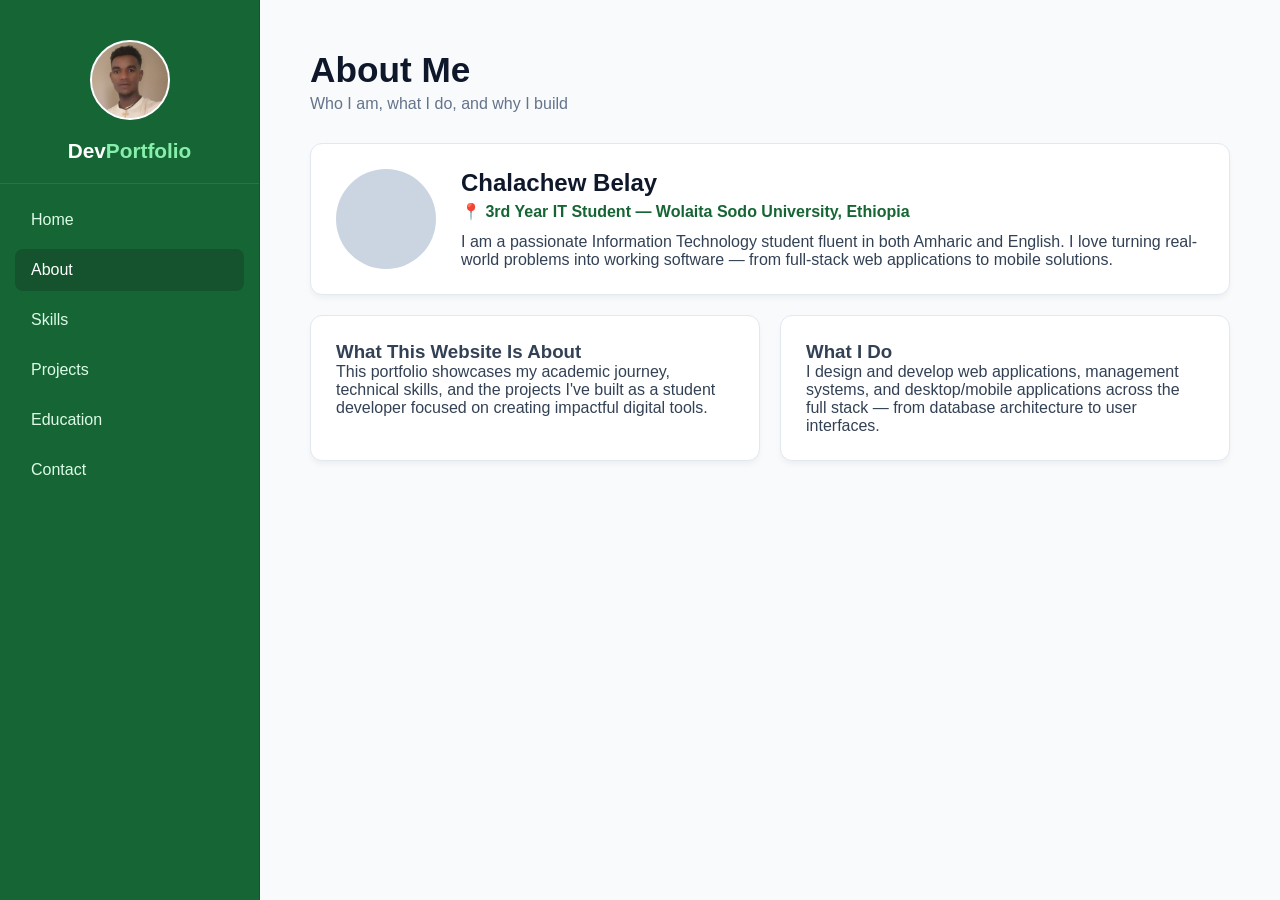
==== about.html @ 2f9a27f0 "Update about.html" ====
<!DOCTYPE html>
<html lang="en">
<head>
    <meta charset="UTF-8">
    <meta name="viewport" content="width=device-width, initial-scale=1.0">
    <title>About Me | Chalachew Belay</title>
    <link rel="stylesheet" href="style.css">
</head>
<body>
    <aside class="sidebar">
        <div class="profile-section">
            <!-- የፕሮፋይል ፎቶው እንዳይጠፋ የተደረገበት ትክክለኛው ክፍል -->
            <img src="profile.jpg" alt="Profile" onerror="this.src='https://via.placeholder.com/80'">
            <h2>Dev<span>Portfolio</span></h2>
        </div>
        <nav class="nav-links">
            <a href="index.html">Home</a>
            <a href="about.html" class="active">About</a>
            <a href="skills.html">Skills</a>
            <a href="projects.html">Projects</a>
            <a href="education.html">Education</a>
            <a href="contact.html">Contact</a>
        </nav>
    </aside>

    <main class="main-content">
        <section class="page-header">
            <h2>About Me</h2>
            <p>Who I am, what I do, and why I build</p>
        </section>

        <div class="card main-bio-card">
            <div class="bio-avatar"></div>
            <div class="bio-info">
                <h3>Chalachew Belay</h3>
                <p class="subtitle">📍 3rd Year IT Student — Wolaita Sodo University, Ethiopia</p>
                <p>I am a passionate Information Technology student fluent in both Amharic and English. I love turning real-world problems into working software — from full-stack web applications to mobile solutions.</p>
            </div>
        </div>

        <div class="grid-2">
            <div class="card">
                <h3>What This Website Is About</h3>
                <p>This portfolio showcases my academic journey, technical skills, and the projects I've built as a student developer focused on creating impactful digital tools.</p>
            </div>
            <div class="card">
                <h3>What I Do</h3>
                <p>I design and develop web applications, management systems, and desktop/mobile applications across the full stack — from database architecture to user interfaces.</p>
            </div>
        </div>
    </main>
</body>
</html>
---- style.css ----
* {
    margin: 0;
    padding: 0;
    box-sizing: border-box;
    font-family: 'Segoe UI', Tahoma, Geneva, Verdana, sans-serif;
}

body {
    background-color: #f8fafc;
    color: #1e293b;
    display: flex;
    min-height: 100vh;
}

/* Sidebar Navigation (Green Theme) */
.sidebar {
    width: 260px;
    background-color: #166534; /* Dark Green */
    border-right: 1px solid #14532d;
    position: fixed;
    height: 100vh;
    display: flex;
    flex-direction: column;
    justify-content: flex-start;
    padding-top: 20px;
}

.profile-section {
    padding: 20px;
    text-align: center;
    border-bottom: 1px solid #15803d;
    margin-bottom: 15px;
}

.profile-section img, .profile-img-placeholder {
    width: 80px;
    height: 80px;
    border-radius: 50%;
    object-fit: cover;
    margin: 0 auto 15px auto;
    border: 2px solid #ffffff;
    background-color: #cbd5e1;
}

.profile-section h2 {
    font-size: 1.3rem;
    font-weight: bold;
    color: #ffffff;
}

.profile-section h2 span {
    color: #86efac;
}

.nav-links {
    list-style: none;
    padding: 0 15px;
    display: flex;
    flex-direction: column;
    gap: 8px;
}

.nav-links a {
    color: #dcfce7;
    text-decoration: none;
    padding: 12px 16px;
    border-radius: 8px;
    display: block;
    transition: all 0.3s ease;
    font-weight: 500;
}

.nav-links a:hover, .nav-links a.active {
    background-color: #14532d;
    color: #ffffff;
}

/* Main Content Area */
.main-content {
    margin-left: 260px;
    flex: 1;
    padding: 50px;
    overflow-y: auto;
}

.page-header {
    margin-bottom: 30px;
}

.page-header h2 {
    font-size: 2.2rem;
    color: #0f172a;
    margin-bottom: 5px;
}

.page-header p {
    color: #64748b;
}

/* Cards & Grids */
.card {
    background: #ffffff;
    border: 1px solid #e2e8f0;
    border-radius: 12px;
    padding: 25px;
    margin-bottom: 20px;
    color: #334155;
    box-shadow: 0 4px 6px -1px rgba(0, 0, 0, 0.05);
}

.skills-grid, .projects-grid, .grid-2 {
    display: grid;
    grid-template-columns: repeat(auto-fit, minmax(280px, 1fr));
    gap: 20px;
}

.badge-list {
    display: flex;
    flex-wrap: wrap;
    gap: 8px;
    margin-top: 15px;
}

.badge {
    background: #f1f5f9;
    color: #166534;
    padding: 6px 12px;
    border-radius: 6px;
    font-size: 0.85rem;
    font-weight: 600;
    border: 1px solid #e2e8f0;
}

/* Main Bio Card (About Page) */
.main-bio-card {
    display: flex;
    gap: 25px;
    align-items: center;
}

.bio-avatar {
    width: 100px;
    height: 100px;
    border-radius: 50%;
    background-color: #cbd5e1;
    flex-shrink: 0;
}

.bio-info h3 {
    font-size: 1.5rem;
    color: #0f172a;
    margin-bottom: 5px;
}

.bio-info .subtitle {
    color: #166534;
    font-weight: 600;
    margin-bottom: 12px;
}

/* Contact Form */
.contact-form input, .contact-form textarea {
    width: 100%;
    padding: 12px;
    margin-bottom: 15px;
    border: 1px solid #cbd5e1;
    border-radius: 8px;
    outline: none;
    font-size: 0.95rem;
}

.contact-form input:focus, .contact-form textarea:focus {
    border-color: #166534;
}

.btn.primary {
    background-color: #166534;
    color: white;
    padding: 12px 24px;
    border: none;
    border-radius: 8px;
    font-weight: 600;
    cursor: pointer;
    transition: background 0.3s;
}

.btn.primary:hover {
    background-color: #14532d;
}

.contact-list {
    list-style: none;
    display: flex;
    flex-direction: column;
    gap: 12px;
    color: #475569;
}
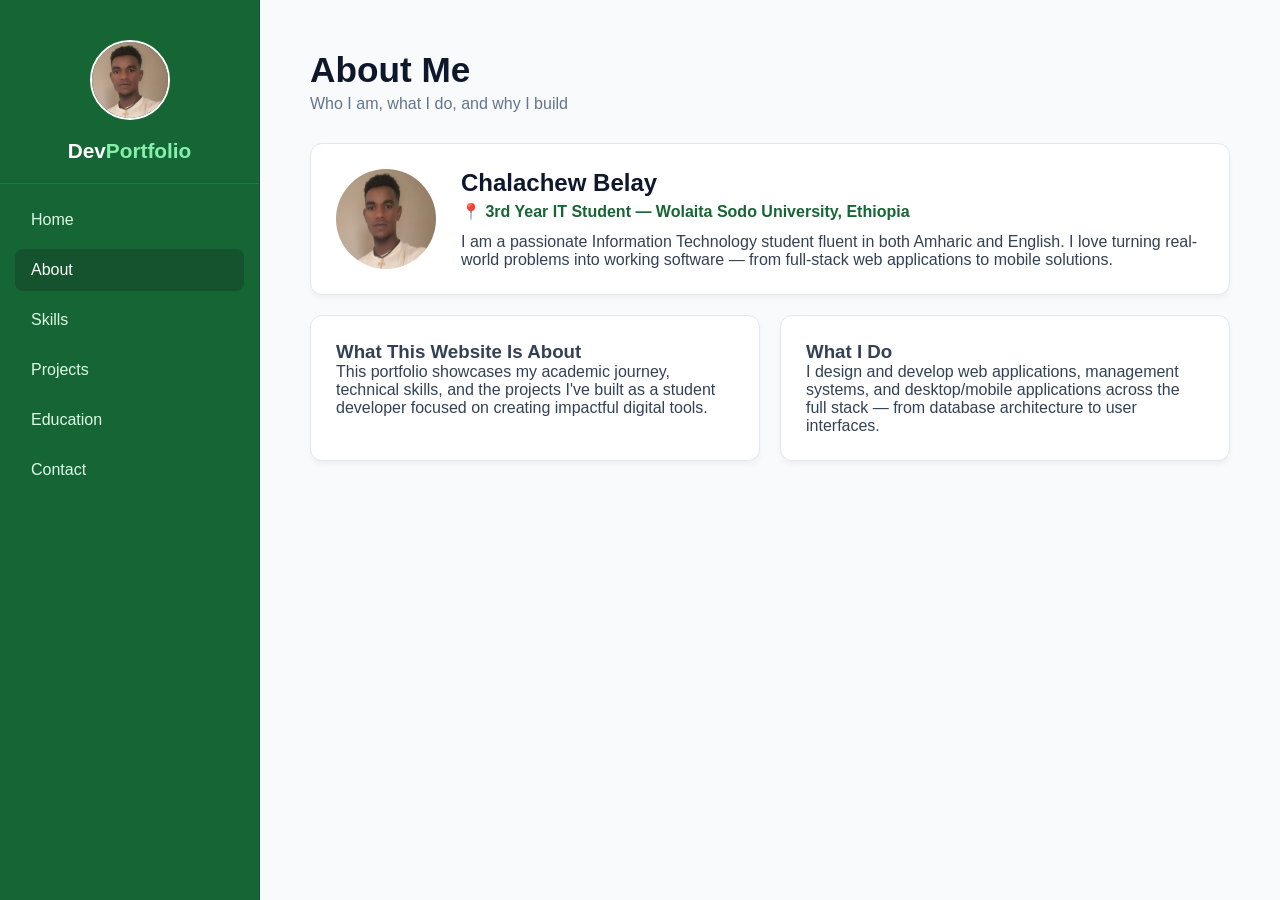
==== commit 23d66e97: "Update about.html" ====
--- a/about.html
+++ b/about.html
@@ -9,7 +9,7 @@
 <body>
     <aside class="sidebar">
         <div class="profile-section">
-            <!-- የፕሮፋይል ፎቶው እንዳይጠፋ የተደረገበት ትክክለኛው ክፍል -->
+            <!-- የጎንዮሽ ማውጫ (Sidebar) ፕሮፋይል ፎቶ -->
             <img src="profile.jpg" alt="Profile" onerror="this.src='https://via.placeholder.com/80'">
             <h2>Dev<span>Portfolio</span></h2>
         </div>
@@ -30,7 +30,8 @@
         </section>
 
         <div class="card main-bio-card">
-            <div class="bio-avatar"></div>
+            <!-- በመሃል ላይ የሚታየው ትክክለኛው የፕሮፋይል ፎቶ -->
+            <img src="profile.jpg" alt="Profile" class="bio-avatar" onerror="this.src='https://via.placeholder.com/100'">
             <div class="bio-info">
                 <h3>Chalachew Belay</h3>
                 <p class="subtitle">📍 3rd Year IT Student — Wolaita Sodo University, Ethiopia</p>
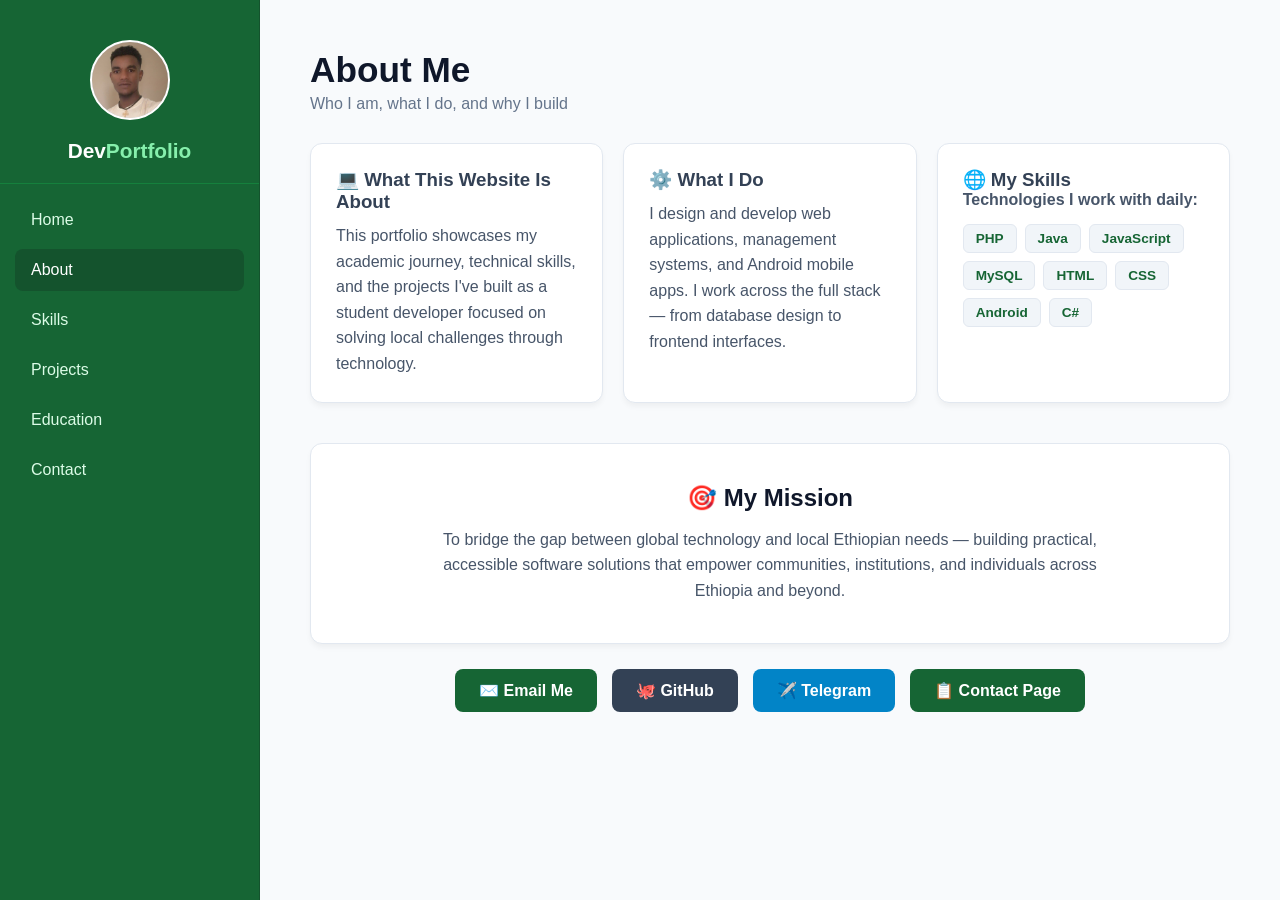
==== commit 4338534e: "Refactor about.html to enhance content and clarity Removed commented sections and updated content in" ====
--- a/about.html
+++ b/about.html
@@ -9,7 +9,6 @@
 <body>
     <aside class="sidebar">
         <div class="profile-section">
-            <!-- የጎንዮሽ ማውጫ (Sidebar) ፕሮፋይል ፎቶ -->
             <img src="profile.jpg" alt="Profile" onerror="this.src='https://via.placeholder.com/80'">
             <h2>Dev<span>Portfolio</span></h2>
         </div>
@@ -29,25 +28,50 @@
             <p>Who I am, what I do, and why I build</p>
         </section>
 
-        <div class="card main-bio-card">
-            <!-- በመሃል ላይ የሚታየው ትክክለኛው የፕሮፋይል ፎቶ -->
-            <img src="profile.jpg" alt="Profile" class="bio-avatar" onerror="this.src='https://via.placeholder.com/100'">
-            <div class="bio-info">
-                <h3>Chalachew Belay</h3>
-                <p class="subtitle">📍 3rd Year IT Student — Wolaita Sodo University, Ethiopia</p>
-                <p>I am a passionate Information Technology student fluent in both Amharic and English. I love turning real-world problems into working software — from full-stack web applications to mobile solutions.</p>
+        <!-- 3 Grid Cards Top Row -->
+        <div class="skills-grid">
+            <div class="card">
+                <h3>💻 What This Website Is About</h3>
+                <p style="margin-top: 10px; color: #475569; line-height: 1.6;">
+                    This portfolio showcases my academic journey, technical skills, and the projects I've built as a student developer focused on solving local challenges through technology.
+                </p>
+            </div>
+            <div class="card">
+                <h3>⚙️ What I Do</h3>
+                <p style="margin-top: 10px; color: #475569; line-height: 1.6;">
+                    I design and develop web applications, management systems, and Android mobile apps. I work across the full stack — from database design to frontend interfaces.
+                </p>
+            </div>
+            <div class="card">
+                <h3>🌐 My Skills</h3>
+                <p style="margin-bottom: 10px; color: #475569; font-weight: 600;">Technologies I work with daily:</p>
+                <div class="badge-list">
+                    <span class="badge">PHP</span>
+                    <span class="badge">Java</span>
+                    <span class="badge">JavaScript</span>
+                    <span class="badge">MySQL</span>
+                    <span class="badge">HTML</span>
+                    <span class="badge">CSS</span>
+                    <span class="badge">Android</span>
+                    <span class="badge">C#</span>
+                </div>
             </div>
         </div>
 
-        <div class="grid-2">
-            <div class="card">
-                <h3>What This Website Is About</h3>
-                <p>This portfolio showcases my academic journey, technical skills, and the projects I've built as a student developer focused on creating impactful digital tools.</p>
-            </div>
-            <div class="card">
-                <h3>What I Do</h3>
-                <p>I design and develop web applications, management systems, and desktop/mobile applications across the full stack — from database architecture to user interfaces.</p>
-            </div>
+        <!-- My Mission Card Bottom Row -->
+        <div class="card" style="margin-top: 20px; text-align: center; padding: 40px 20px;">
+            <h3 style="font-size: 1.5rem; margin-bottom: 15px; color: #0f172a;">🎯 My Mission</h3>
+            <p style="max-width: 700px; margin: 0 auto; color: #475569; line-height: 1.6;">
+                To bridge the gap between global technology and local Ethiopian needs — building practical, accessible software solutions that empower communities, institutions, and individuals across Ethiopia and beyond.
+            </p>
+        </div>
+
+        <!-- Social / Action Buttons Row -->
+        <div style="display: flex; justify-content: center; gap: 15px; margin-top: 25px; flex-wrap: wrap;">
+            <a href="contact.html" class="btn primary" style="text-decoration: none;">✉️ Email Me</a>
+            <a href="https://github.com/chacha-it-deve-2018" target="_blank" class="btn primary" style="text-decoration: none; background-color: #334155;">🐙 GitHub</a>
+            <a href="contact.html" class="btn primary" style="text-decoration: none; background-color: #0284c7;">✈️ Telegram</a>
+            <a href="contact.html" class="btn primary" style="text-decoration: none; background-color: #166534;">📋 Contact Page</a>
         </div>
     </main>
 </body>
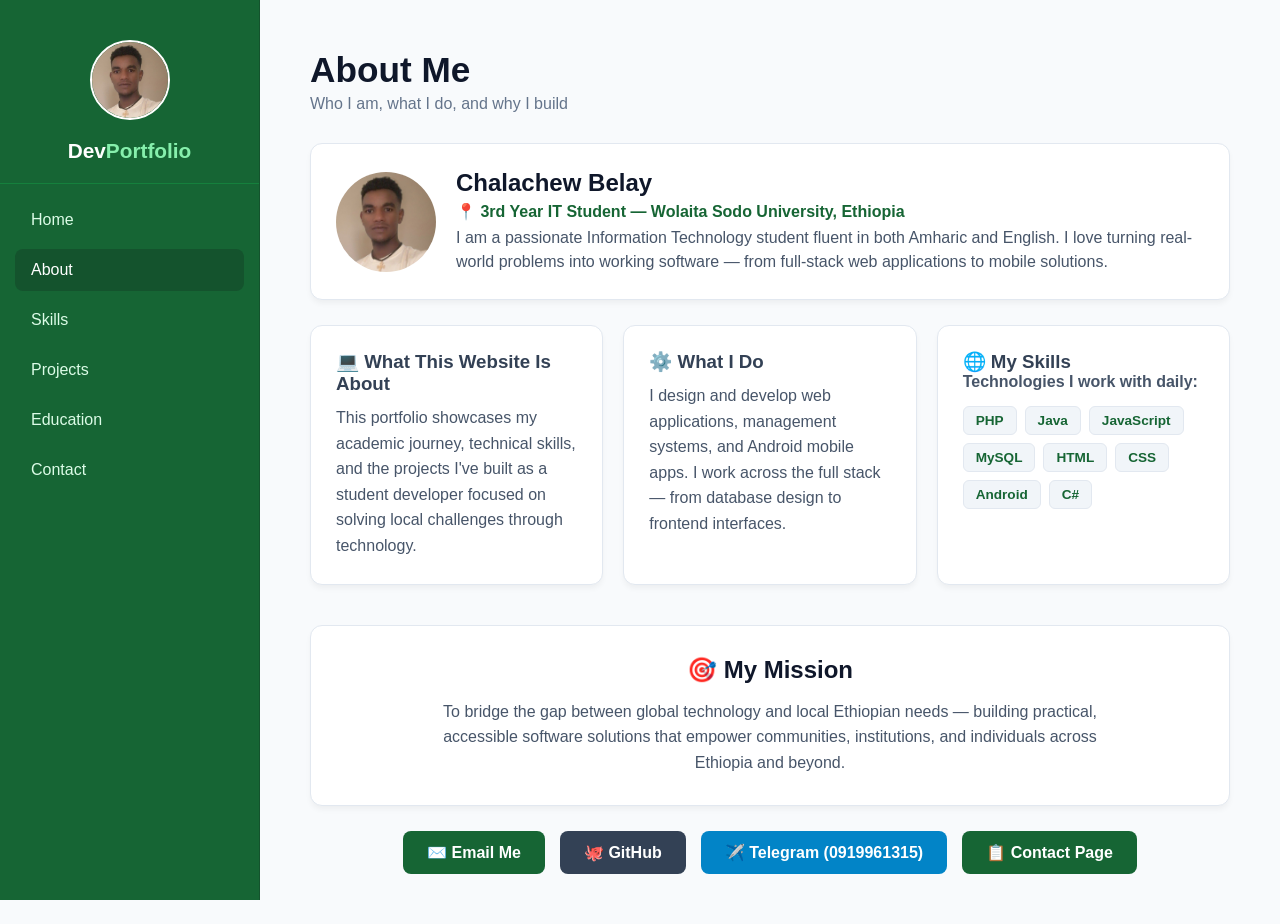
==== commit 4ddaec8d: "Update about.html" ====
--- a/about.html
+++ b/about.html
@@ -27,6 +27,16 @@
             <h2>About Me</h2>
             <p>Who I am, what I do, and why I build</p>
         </section>
+
+        <!-- ቀደም ሲል የነበረው የፕሮፋይል ፎቶ እና መግቢያ ካርድ (Bio Card) -->
+        <div class="card main-bio-card" style="display: flex; align-items: center; gap: 20px; margin-bottom: 25px;">
+            <img src="profile.jpg" alt="Profile" class="bio-avatar" style="width: 100px; height: 100px; border-radius: 50%; object-fit: cover;" onerror="this.src='https://via.placeholder.com/100'">
+            <div class="bio-info">
+                <h3>Chalachew Belay</h3>
+                <p class="subtitle" style="margin: 5px 0; color: #166534; font-weight: 600;">📍 3rd Year IT Student — Wolaita Sodo University, Ethiopia</p>
+                <p style="color: #475569; line-height: 1.5;">I am a passionate Information Technology student fluent in both Amharic and English. I love turning real-world problems into working software — from full-stack web applications to mobile solutions.</p>
+            </div>
+        </div>
 
         <!-- 3 Grid Cards Top Row -->
         <div class="skills-grid">
@@ -59,18 +69,18 @@
         </div>
 
         <!-- My Mission Card Bottom Row -->
-        <div class="card" style="margin-top: 20px; text-align: center; padding: 40px 20px;">
+        <div class="card" style="margin-top: 20px; text-align: center; padding: 30px 20px;">
             <h3 style="font-size: 1.5rem; margin-bottom: 15px; color: #0f172a;">🎯 My Mission</h3>
             <p style="max-width: 700px; margin: 0 auto; color: #475569; line-height: 1.6;">
                 To bridge the gap between global technology and local Ethiopian needs — building practical, accessible software solutions that empower communities, institutions, and individuals across Ethiopia and beyond.
             </p>
         </div>
 
-        <!-- Social / Action Buttons Row -->
+        <!-- Social / Action Buttons Row (የተስተካከሉ ትክክለኛ አድራሻዎች) -->
         <div style="display: flex; justify-content: center; gap: 15px; margin-top: 25px; flex-wrap: wrap;">
-            <a href="contact.html" class="btn primary" style="text-decoration: none;">✉️ Email Me</a>
+            <a href="mailto:chalachewbelay43@gmail.com" class="btn primary" style="text-decoration: none;">✉️ Email Me</a>
             <a href="https://github.com/chacha-it-deve-2018" target="_blank" class="btn primary" style="text-decoration: none; background-color: #334155;">🐙 GitHub</a>
-            <a href="contact.html" class="btn primary" style="text-decoration: none; background-color: #0284c7;">✈️ Telegram</a>
+            <a href="https://t.me/0919961315" target="_blank" class="btn primary" style="text-decoration: none; background-color: #0284c7;">✈️️ Telegram (0919961315)</a>
             <a href="contact.html" class="btn primary" style="text-decoration: none; background-color: #166534;">📋 Contact Page</a>
         </div>
     </main>
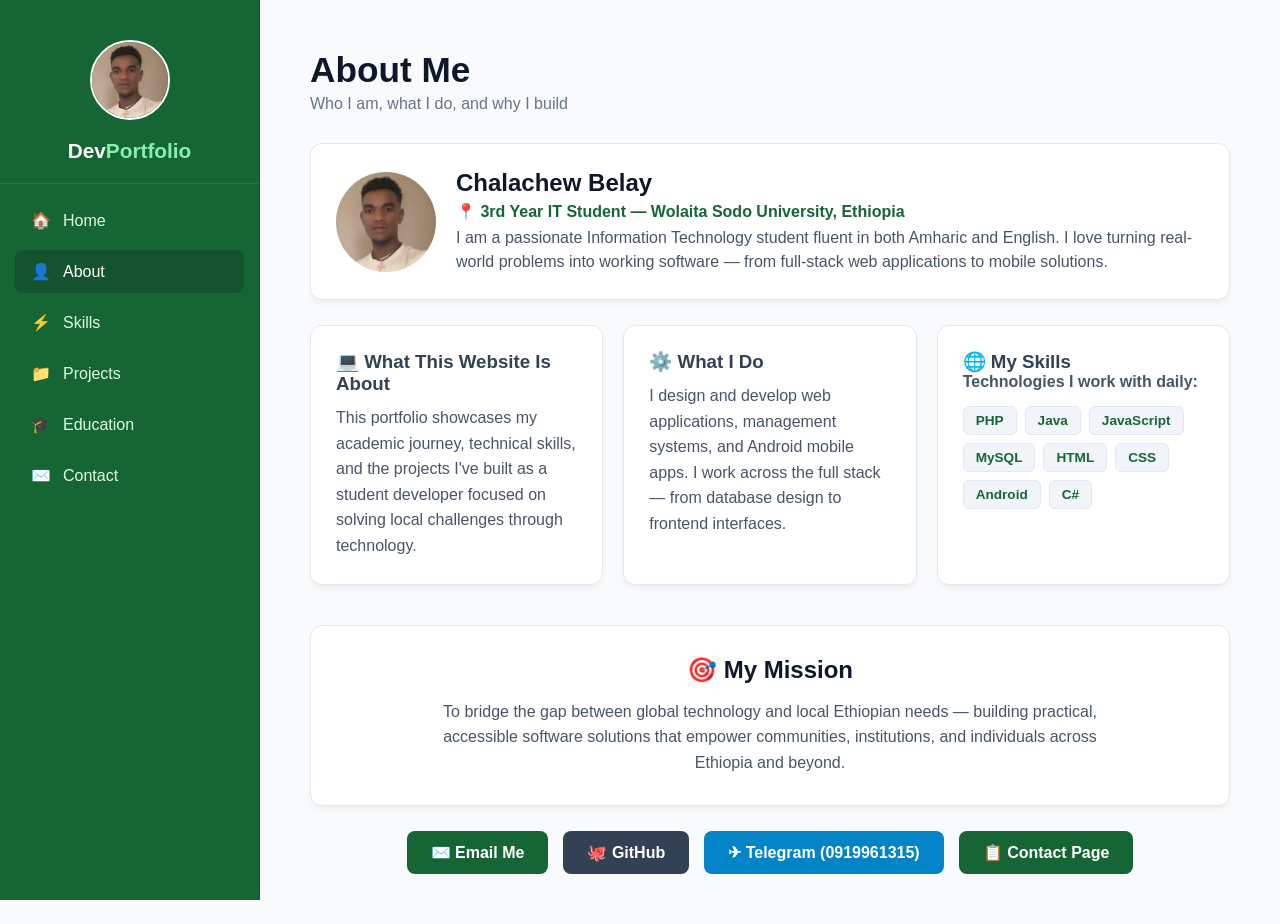
==== commit cad229d8: "Update navigation links and Telegram button text" ====
--- a/about.html
+++ b/about.html
@@ -13,12 +13,12 @@
             <h2>Dev<span>Portfolio</span></h2>
         </div>
         <nav class="nav-links">
-            <a href="index.html">Home</a>
-            <a href="about.html" class="active">About</a>
-            <a href="skills.html">Skills</a>
-            <a href="projects.html">Projects</a>
-            <a href="education.html">Education</a>
-            <a href="contact.html">Contact</a>
+            <a href="index.html" class="home-link">Home</a>
+            <a href="about.html" class="about-link active">About</a>
+            <a href="skills.html" class="skills-link">Skills</a>
+            <a href="projects.html" class="projects-link">Projects</a>
+            <a href="education.html" class="education-link">Education</a>
+            <a href="contact.html" class="contact-link">Contact</a>
         </nav>
     </aside>
 
@@ -80,7 +80,7 @@
         <div style="display: flex; justify-content: center; gap: 15px; margin-top: 25px; flex-wrap: wrap;">
             <a href="mailto:chalachewbelay43@gmail.com" class="btn primary" style="text-decoration: none;">✉️ Email Me</a>
             <a href="https://github.com/chacha-it-deve-2018" target="_blank" class="btn primary" style="text-decoration: none; background-color: #334155;">🐙 GitHub</a>
-            <a href="https://t.me/0919961315" target="_blank" class="btn primary" style="text-decoration: none; background-color: #0284c7;">✈️️ Telegram (0919961315)</a>
+            <a href="https://t.me/0919961315" target="_blank" class="btn primary" style="text-decoration: none; background-color: #0284c7;">✈ Telegram (0919961315)</a>
             <a href="contact.html" class="btn primary" style="text-decoration: none; background-color: #166534;">📋 Contact Page</a>
         </div>
     </main>
--- a/style.css
+++ b/style.css
@@ -65,7 +65,9 @@
     text-decoration: none;
     padding: 12px 16px;
     border-radius: 8px;
-    display: block;
+    display: flex;
+    align-items: center;
+    gap: 12px;
     transition: all 0.3s ease;
     font-weight: 500;
 }
@@ -74,6 +76,14 @@
     background-color: #14532d;
     color: #ffffff;
 }
+
+/* በ CSS አማካኝነት ምልክቶችን (Icons) ከፊት በኩል በራሱ እንዲጨምር የተደረገበት ክፍል */
+.nav-links a[href="index.html"]::before { content: "🏠 "; }
+.nav-links a[href="about.html"]::before { content: "👤 "; }
+.nav-links a[href="skills.html"]::before { content: "⚡ "; }
+.nav-links a[href="projects.html"]::before { content: "📁 "; }
+.nav-links a[href="education.html"]::before { content: "🎓 "; }
+.nav-links a[href="contact.html"]::before { content: "✉️ "; }
 
 /* Main Content Area */
 .main-content {
@@ -144,6 +154,7 @@
     border-radius: 50%;
     background-color: #cbd5e1;
     flex-shrink: 0;
+    object-fit: cover;
 }
 
 .bio-info h3 {
@@ -182,6 +193,7 @@
     font-weight: 600;
     cursor: pointer;
     transition: background 0.3s;
+    display: inline-block;
 }
 
 .btn.primary:hover {
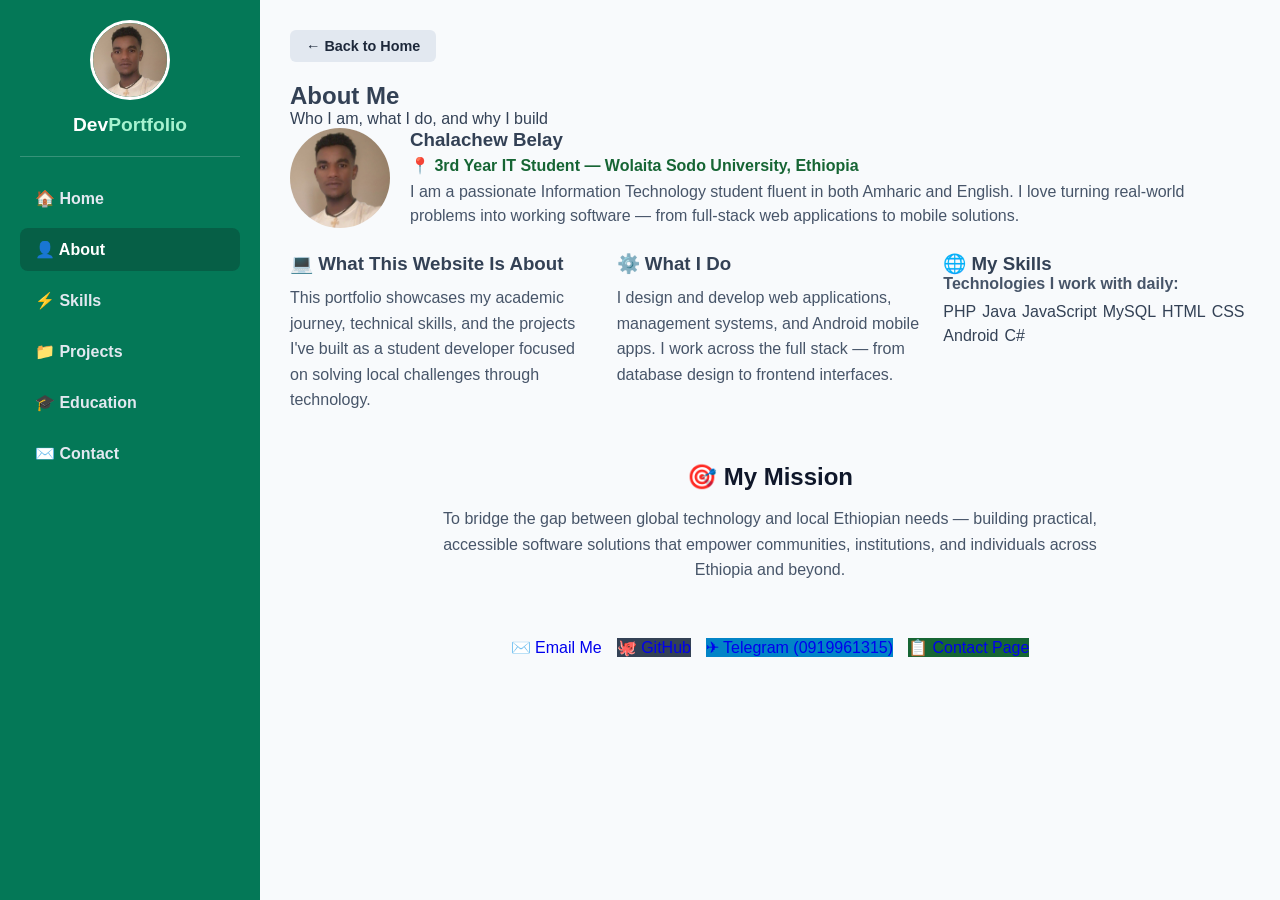
==== commit 66644665: "Enhance about.html with improved structure and icons" ====
--- a/about.html
+++ b/about.html
@@ -7,31 +7,37 @@
     <link rel="stylesheet" href="style.css">
 </head>
 <body>
-    <aside class="sidebar">
+    <aside class="sidebar" id="sidebar">
         <div class="profile-section">
             <img src="profile.jpg" alt="Profile" onerror="this.src='https://via.placeholder.com/80'">
             <h2>Dev<span>Portfolio</span></h2>
         </div>
         <nav class="nav-links">
-            <a href="index.html" class="home-link">Home</a>
-            <a href="about.html" class="about-link active">About</a>
-            <a href="skills.html" class="skills-link">Skills</a>
-            <a href="projects.html" class="projects-link">Projects</a>
-            <a href="education.html" class="education-link">Education</a>
-            <a href="contact.html" class="contact-link">Contact</a>
+            <a href="index.html" class="home-link">🏠 Home</a>
+            <a href="about.html" class="about-link active">👤 About</a>
+            <a href="skills.html" class="skills-link">⚡ Skills</a>
+            <a href="projects.html" class="projects-link">📁 Projects</a>
+            <a href="education.html" class="education-link">🎓 Education</a>
+            <a href="contact.html" class="contact-link">✉️ Contact</a>
         </nav>
     </aside>
 
     <main class="main-content">
+        <!-- Top Navigation Bar for Mobile Menu & Back Button -->
+        <div class="top-nav-bar">
+            <button class="menu-toggle" id="menuToggle">☰ Menu</button>
+            <a href="index.html" class="back-btn">&larr; Back to Home</a>
+        </div>
+
         <section class="page-header">
             <h2>About Me</h2>
             <p>Who I am, what I do, and why I build</p>
         </section>
 
-        <!-- ቀደም ሲል የነበረው የፕሮፋይል ፎቶ እና መግቢያ ካርድ (Bio Card) -->
-        <div class="card main-bio-card" style="display: flex; align-items: center; gap: 20px; margin-bottom: 25px;">
+        <!-- Profile Photo and Bio Card -->
+        <div class="card main-bio-card" style="display: flex; align-items: center; gap: 20px; margin-bottom: 25px; flex-wrap: wrap;">
             <img src="profile.jpg" alt="Profile" class="bio-avatar" style="width: 100px; height: 100px; border-radius: 50%; object-fit: cover;" onerror="this.src='https://via.placeholder.com/100'">
-            <div class="bio-info">
+            <div class="bio-info" style="flex: 1;">
                 <h3>Chalachew Belay</h3>
                 <p class="subtitle" style="margin: 5px 0; color: #166534; font-weight: 600;">📍 3rd Year IT Student — Wolaita Sodo University, Ethiopia</p>
                 <p style="color: #475569; line-height: 1.5;">I am a passionate Information Technology student fluent in both Amharic and English. I love turning real-world problems into working software — from full-stack web applications to mobile solutions.</p>
@@ -39,7 +45,7 @@
         </div>
 
         <!-- 3 Grid Cards Top Row -->
-        <div class="skills-grid">
+        <div class="skills-grid" style="display: grid; grid-template-columns: repeat(auto-fit, minmax(240px, 1fr)); gap: 20px;">
             <div class="card">
                 <h3>💻 What This Website Is About</h3>
                 <p style="margin-top: 10px; color: #475569; line-height: 1.6;">
@@ -55,7 +61,7 @@
             <div class="card">
                 <h3>🌐 My Skills</h3>
                 <p style="margin-bottom: 10px; color: #475569; font-weight: 600;">Technologies I work with daily:</p>
-                <div class="badge-list">
+                <div class="badge-list" style="display: flex; flex-wrap: wrap; gap: 6px;">
                     <span class="badge">PHP</span>
                     <span class="badge">Java</span>
                     <span class="badge">JavaScript</span>
@@ -76,7 +82,7 @@
             </p>
         </div>
 
-        <!-- Social / Action Buttons Row (የተስተካከሉ ትክክለኛ አድራሻዎች) -->
+        <!-- Social / Action Buttons Row -->
         <div style="display: flex; justify-content: center; gap: 15px; margin-top: 25px; flex-wrap: wrap;">
             <a href="mailto:chalachewbelay43@gmail.com" class="btn primary" style="text-decoration: none;">✉️ Email Me</a>
             <a href="https://github.com/chacha-it-deve-2018" target="_blank" class="btn primary" style="text-decoration: none; background-color: #334155;">🐙 GitHub</a>
@@ -84,5 +90,15 @@
             <a href="contact.html" class="btn primary" style="text-decoration: none; background-color: #166534;">📋 Contact Page</a>
         </div>
     </main>
+
+    <!-- JavaScript for Mobile Menu Toggle -->
+    <script>
+        const menuToggle = document.getElementById('menuToggle');
+        const sidebar = document.getElementById('sidebar');
+
+        menuToggle.addEventListener('click', () => {
+            sidebar.classList.toggle('show');
+        });
+    </script>
 </body>
 </html>
--- a/style.css
+++ b/style.css
@@ -1,3 +1,4 @@
+/* General Reset & Layout */
 * {
     margin: 0;
     padding: 0;
@@ -6,204 +7,148 @@
 }
 
 body {
+    display: flex;
     background-color: #f8fafc;
-    color: #1e293b;
-    display: flex;
+    color: #334155;
     min-height: 100vh;
 }
 
-/* Sidebar Navigation (Green Theme) */
+/* Sidebar Styling (Desktop) */
 .sidebar {
     width: 260px;
-    background-color: #166534; /* Dark Green */
-    border-right: 1px solid #14532d;
+    background-color: #047857;
+    color: white;
     position: fixed;
     height: 100vh;
+    left: 0;
+    top: 0;
+    padding: 20px;
     display: flex;
     flex-direction: column;
-    justify-content: flex-start;
-    padding-top: 20px;
+    z-index: 1000;
+    transition: transform 0.3s ease-in-out;
 }
 
 .profile-section {
-    padding: 20px;
     text-align: center;
-    border-bottom: 1px solid #15803d;
-    margin-bottom: 15px;
+    padding-bottom: 20px;
+    border-bottom: 1px solid rgba(255, 255, 255, 0.2);
+    margin-bottom: 20px;
 }
 
-.profile-section img, .profile-img-placeholder {
+.profile-section img {
     width: 80px;
     height: 80px;
     border-radius: 50%;
     object-fit: cover;
-    margin: 0 auto 15px auto;
-    border: 2px solid #ffffff;
-    background-color: #cbd5e1;
+    border: 3px solid white;
+    margin-bottom: 10px;
 }
 
 .profile-section h2 {
-    font-size: 1.3rem;
-    font-weight: bold;
-    color: #ffffff;
+    font-size: 1.2rem;
+    font-weight: 700;
 }
 
 .profile-section h2 span {
-    color: #86efac;
+    color: #a7f3d0;
 }
 
 .nav-links {
-    list-style: none;
-    padding: 0 15px;
     display: flex;
     flex-direction: column;
     gap: 8px;
 }
 
 .nav-links a {
-    color: #dcfce7;
+    color: #e2e8f0;
     text-decoration: none;
-    padding: 12px 16px;
+    padding: 12px 15px;
     border-radius: 8px;
+    font-weight: 600;
     display: flex;
     align-items: center;
     gap: 12px;
-    transition: all 0.3s ease;
-    font-weight: 500;
+    transition: background 0.2s;
 }
 
 .nav-links a:hover, .nav-links a.active {
-    background-color: #14532d;
+    background-color: #065f46;
     color: #ffffff;
 }
-
-/* በ CSS አማካኝነት ምልክቶችን (Icons) ከፊት በኩል በራሱ እንዲጨምር የተደረገበት ክፍል */
-.nav-links a[href="index.html"]::before { content: "🏠 "; }
-.nav-links a[href="about.html"]::before { content: "👤 "; }
-.nav-links a[href="skills.html"]::before { content: "⚡ "; }
-.nav-links a[href="projects.html"]::before { content: "📁 "; }
-.nav-links a[href="education.html"]::before { content: "🎓 "; }
-.nav-links a[href="contact.html"]::before { content: "✉️ "; }
 
 /* Main Content Area */
 .main-content {
     margin-left: 260px;
     flex: 1;
-    padding: 50px;
-    overflow-y: auto;
+    padding: 30px;
+    width: calc(100% - 260px);
+    transition: margin 0.3s ease-in-out;
 }
 
-.page-header {
-    margin-bottom: 30px;
+/* Top Navigation Bar with Menu Toggle & Back Button */
+.top-nav-bar {
+    display: flex;
+    justify-content: space-between;
+    align-items: center;
+    margin-bottom: 20px;
 }
 
-.page-header h2 {
-    font-size: 2.2rem;
-    color: #0f172a;
-    margin-bottom: 5px;
+/* Back Button Style */
+.back-btn {
+    display: inline-flex;
+    align-items: center;
+    gap: 6px;
+    background-color: #e2e8f0;
+    color: #1e293b;
+    padding: 8px 16px;
+    border-radius: 6px;
+    text-decoration: none;
+    font-weight: 600;
+    font-size: 0.9rem;
+    transition: background 0.2s;
 }
 
-.page-header p {
-    color: #64748b;
+.back-btn:hover {
+    background-color: #cbd5e1;
 }
 
-/* Cards & Grids */
-.card {
-    background: #ffffff;
-    border: 1px solid #e2e8f0;
-    border-radius: 12px;
-    padding: 25px;
-    margin-bottom: 20px;
-    color: #334155;
-    box-shadow: 0 4px 6px -1px rgba(0, 0, 0, 0.05);
+/* Mobile Menu Toggle Button (Hidden on Desktop) */
+.menu-toggle {
+    display: none;
+    font-size: 1.1rem;
+    background: #047857;
+    color: white;
+    border: none;
+    padding: 8px 14px;
+    border-radius: 6px;
+    cursor: pointer;
+    font-weight: 600;
 }
 
-.skills-grid, .projects-grid, .grid-2 {
-    display: grid;
-    grid-template-columns: repeat(auto-fit, minmax(280px, 1fr));
-    gap: 20px;
+/* Responsive Design for Mobile */
+@media screen and (max-width: 768px) {
+    body {
+        flex-direction: column;
+    }
+
+    .sidebar {
+        transform: translateX(-100%); /* በነባሪ ተደብቆ እንዲቆይ */
+    }
+
+    .sidebar.show {
+        transform: translateX(0); /* ሲከፈት እንዲወጣ */
+    }
+
+    .main-content {
+        margin-left: 0;
+        width: 100%;
+        padding: 15px;
+    }
+
+    .menu-toggle {
+        display: inline-flex;
+        align-items: center;
+        gap: 6px;
+    }
 }
-
-.badge-list {
-    display: flex;
-    flex-wrap: wrap;
-    gap: 8px;
-    margin-top: 15px;
-}
-
-.badge {
-    background: #f1f5f9;
-    color: #166534;
-    padding: 6px 12px;
-    border-radius: 6px;
-    font-size: 0.85rem;
-    font-weight: 600;
-    border: 1px solid #e2e8f0;
-}
-
-/* Main Bio Card (About Page) */
-.main-bio-card {
-    display: flex;
-    gap: 25px;
-    align-items: center;
-}
-
-.bio-avatar {
-    width: 100px;
-    height: 100px;
-    border-radius: 50%;
-    background-color: #cbd5e1;
-    flex-shrink: 0;
-    object-fit: cover;
-}
-
-.bio-info h3 {
-    font-size: 1.5rem;
-    color: #0f172a;
-    margin-bottom: 5px;
-}
-
-.bio-info .subtitle {
-    color: #166534;
-    font-weight: 600;
-    margin-bottom: 12px;
-}
-
-/* Contact Form */
-.contact-form input, .contact-form textarea {
-    width: 100%;
-    padding: 12px;
-    margin-bottom: 15px;
-    border: 1px solid #cbd5e1;
-    border-radius: 8px;
-    outline: none;
-    font-size: 0.95rem;
-}
-
-.contact-form input:focus, .contact-form textarea:focus {
-    border-color: #166534;
-}
-
-.btn.primary {
-    background-color: #166534;
-    color: white;
-    padding: 12px 24px;
-    border: none;
-    border-radius: 8px;
-    font-weight: 600;
-    cursor: pointer;
-    transition: background 0.3s;
-    display: inline-block;
-}
-
-.btn.primary:hover {
-    background-color: #14532d;
-}
-
-.contact-list {
-    list-style: none;
-    display: flex;
-    flex-direction: column;
-    gap: 12px;
-    color: #475569;
-}
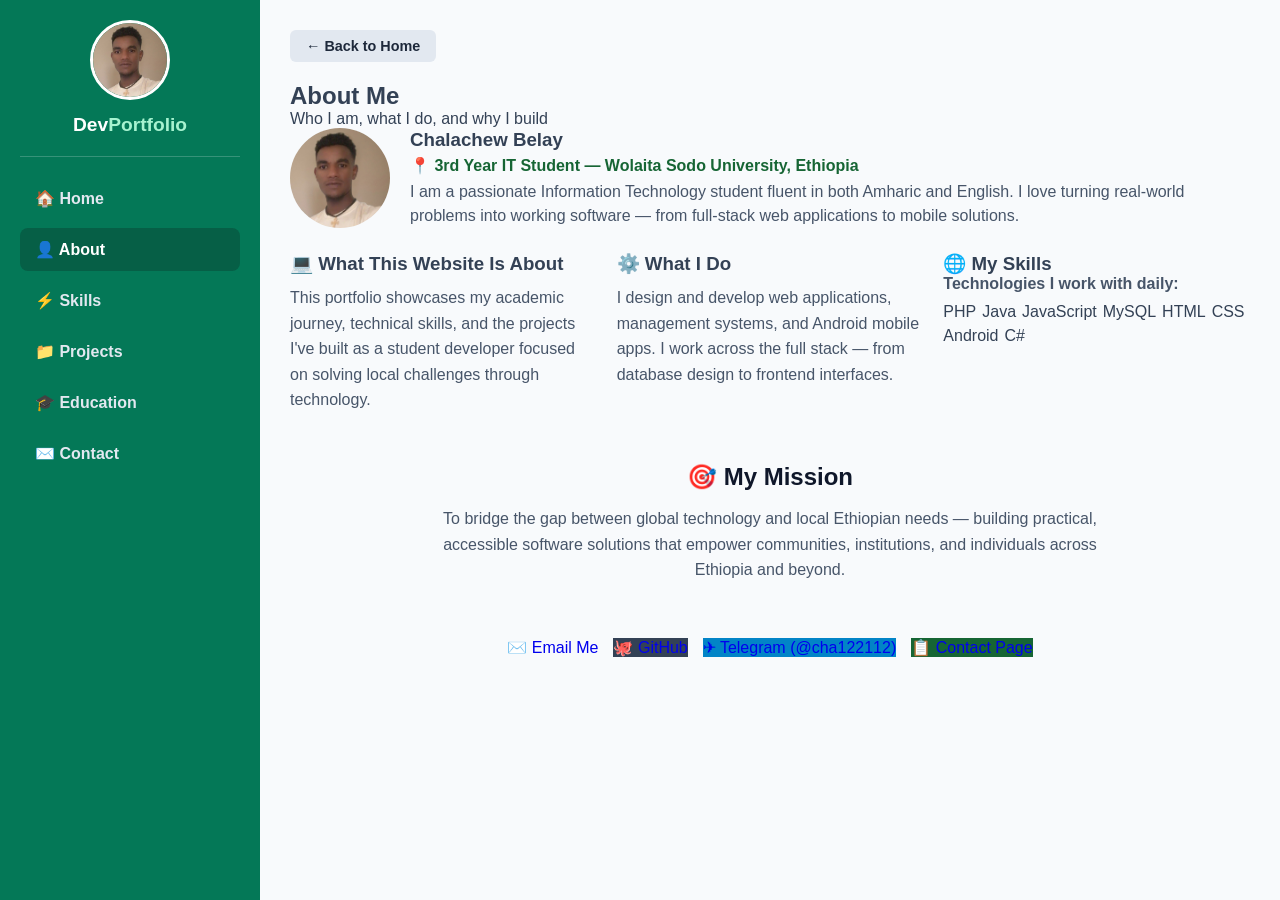
==== commit 267d8ed7: "Update Telegram link in about.html" ====
--- a/about.html
+++ b/about.html
@@ -86,7 +86,7 @@
         <div style="display: flex; justify-content: center; gap: 15px; margin-top: 25px; flex-wrap: wrap;">
             <a href="mailto:chalachewbelay43@gmail.com" class="btn primary" style="text-decoration: none;">✉️ Email Me</a>
             <a href="https://github.com/chacha-it-deve-2018" target="_blank" class="btn primary" style="text-decoration: none; background-color: #334155;">🐙 GitHub</a>
-            <a href="https://t.me/0919961315" target="_blank" class="btn primary" style="text-decoration: none; background-color: #0284c7;">✈ Telegram (0919961315)</a>
+            <a href="https://t.me/cha122112" target="_blank" class="btn primary" style="text-decoration: none; background-color: #0284c7;">✈ Telegram (@cha122112)</a>
             <a href="contact.html" class="btn primary" style="text-decoration: none; background-color: #166534;">📋 Contact Page</a>
         </div>
     </main>
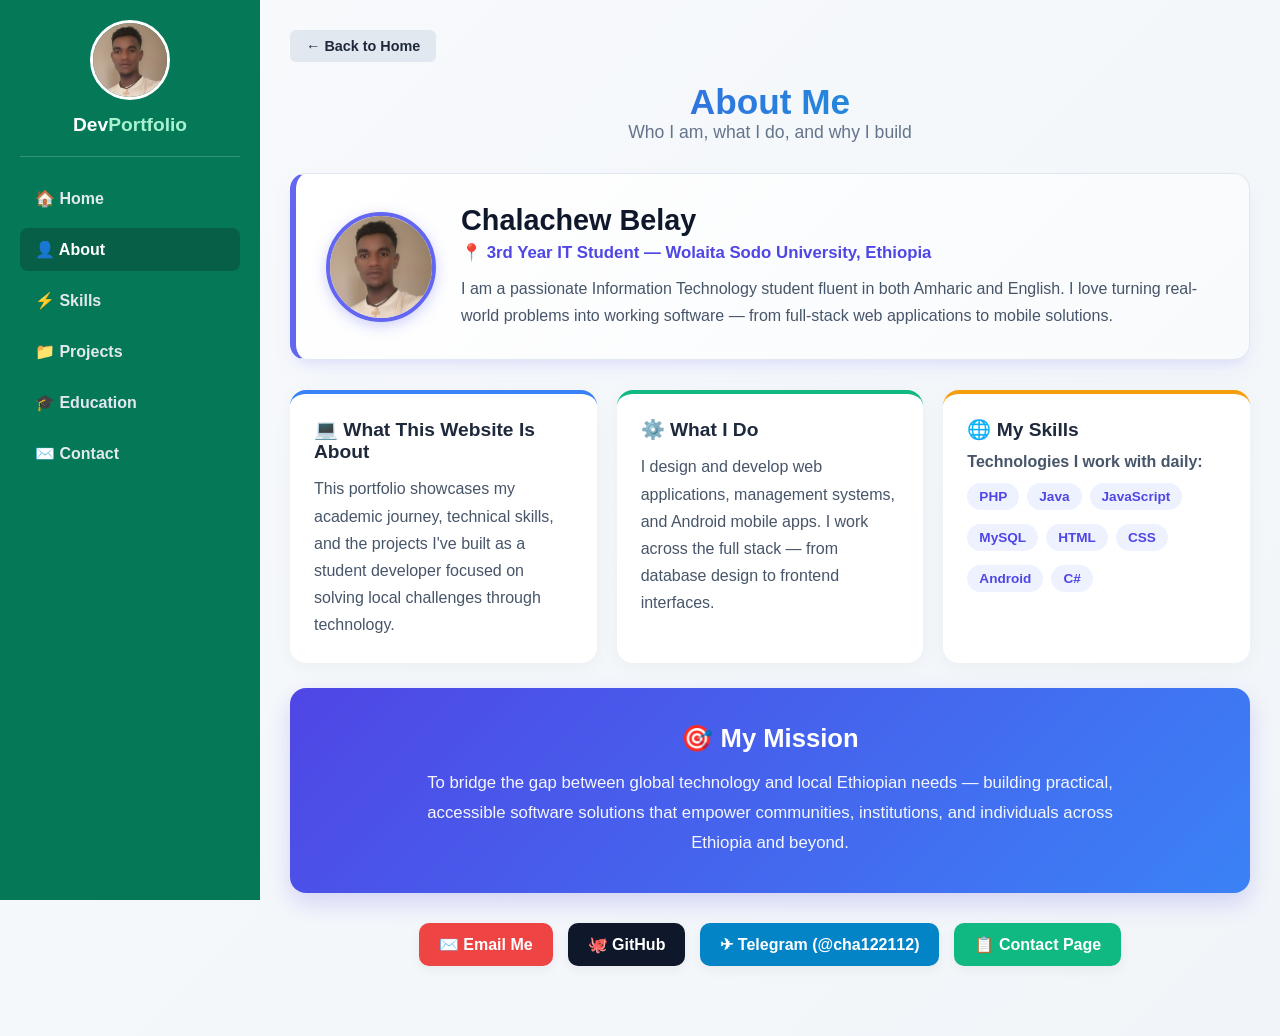
==== commit c444d64b: "Revamp About Me page with new styles and layout Enhanced styling and layout for the About Me page, i" ====
--- a/about.html
+++ b/about.html
@@ -5,6 +5,80 @@
     <meta name="viewport" content="width=device-width, initial-scale=1.0">
     <title>About Me | Chalachew Belay</title>
     <link rel="stylesheet" href="style.css">
+    <style>
+        /* Colorful & Modern About Page Styling */
+        body {
+            background: linear-gradient(135deg, #f8fafc 0%, #f1f5f9 100%);
+        }
+        .main-bio-card {
+            background: linear-gradient(135deg, #ffffff 0%, #f8fafc 100%);
+            border: 1px solid #e2e8f0;
+            border-left: 6px solid #6366f1;
+            box-shadow: 0 10px 25px -5px rgba(99, 102, 241, 0.1), 0 8px 10px -6px rgba(99, 102, 241, 0.1);
+            border-radius: 16px;
+            transition: transform 0.3s ease;
+        }
+        .main-bio-card:hover {
+            transform: translateY(-3px);
+        }
+        .bio-avatar {
+            border: 4px solid #6366f1;
+            box-shadow: 0 4px 14px rgba(99, 102, 241, 0.3);
+        }
+        .about-grid-card {
+            background: #ffffff;
+            border-radius: 16px;
+            padding: 24px;
+            box-shadow: 0 4px 20px rgba(0, 0, 0, 0.04);
+            transition: all 0.3s ease;
+            border-top: 4px solid transparent;
+            position: relative;
+            overflow: hidden;
+        }
+        .about-grid-card:nth-child(1) { border-top-color: #3b82f6; }
+        .about-grid-card:nth-child(2) { border-top-color: #10b981; }
+        .about-grid-card:nth-child(3) { border-top-color: #f59e0b; }
+        
+        .about-grid-card:hover {
+            transform: translateY(-5px);
+            box-shadow: 0 12px 30px rgba(0, 0, 0, 0.08);
+        }
+        .mission-card {
+            background: linear-gradient(135deg, #4f46e5 0%, #3b82f6 100%);
+            color: white;
+            border-radius: 16px;
+            box-shadow: 0 10px 25px rgba(79, 70, 229, 0.2);
+        }
+        .mission-card h3, .mission-card p {
+            color: white !important;
+        }
+        .badge {
+            background: #eef2ff;
+            color: #4f46e5;
+            font-weight: 600;
+            padding: 6px 12px;
+            border-radius: 20px;
+            font-size: 0.85rem;
+            display: inline-block;
+            margin-bottom: 6px;
+            transition: background 0.2s;
+        }
+        .badge:hover {
+            background: #4f46e5;
+            color: white;
+        }
+        .action-btn-custom {
+            padding: 12px 20px;
+            border-radius: 10px;
+            font-weight: 600;
+            transition: all 0.3s ease;
+            box-shadow: 0 4px 12px rgba(0,0,0,0.05);
+        }
+        .action-btn-custom:hover {
+            transform: translateY(-2px);
+            box-shadow: 0 6px 16px rgba(0,0,0,0.1);
+        }
+    </style>
 </head>
 <body>
     <aside class="sidebar" id="sidebar">
@@ -29,39 +103,39 @@
             <a href="index.html" class="back-btn">&larr; Back to Home</a>
         </div>
 
-        <section class="page-header">
-            <h2>About Me</h2>
-            <p>Who I am, what I do, and why I build</p>
+        <section class="page-header" style="text-align: center; margin-bottom: 30px;">
+            <h2 style="color: #1e293b; font-size: 2.2rem; background: linear-gradient(90deg, #4f46e5, #06b6d4); -webkit-background-clip: text; -webkit-text-fill-color: transparent;">About Me</h2>
+            <p style="color: #64748b; font-size: 1.1rem;">Who I am, what I do, and why I build</p>
         </section>
 
         <!-- Profile Photo and Bio Card -->
-        <div class="card main-bio-card" style="display: flex; align-items: center; gap: 20px; margin-bottom: 25px; flex-wrap: wrap;">
-            <img src="profile.jpg" alt="Profile" class="bio-avatar" style="width: 100px; height: 100px; border-radius: 50%; object-fit: cover;" onerror="this.src='https://via.placeholder.com/100'">
+        <div class="card main-bio-card" style="display: flex; align-items: center; gap: 25px; margin-bottom: 30px; padding: 30px; flex-wrap: wrap;">
+            <img src="profile.jpg" alt="Profile" class="bio-avatar" style="width: 110px; height: 110px; border-radius: 50%; object-fit: cover;" onerror="this.src='https://via.placeholder.com/110'">
             <div class="bio-info" style="flex: 1;">
-                <h3>Chalachew Belay</h3>
-                <p class="subtitle" style="margin: 5px 0; color: #166534; font-weight: 600;">📍 3rd Year IT Student — Wolaita Sodo University, Ethiopia</p>
-                <p style="color: #475569; line-height: 1.5;">I am a passionate Information Technology student fluent in both Amharic and English. I love turning real-world problems into working software — from full-stack web applications to mobile solutions.</p>
+                <h3 style="font-size: 1.8rem; color: #0f172a; margin-bottom: 5px;">Chalachew Belay</h3>
+                <p class="subtitle" style="margin: 5px 0 12px 0; color: #4f46e5; font-weight: 700; font-size: 1.05rem;">📍 3rd Year IT Student — Wolaita Sodo University, Ethiopia</p>
+                <p style="color: #475569; line-height: 1.7; font-size: 1rem;">I am a passionate Information Technology student fluent in both Amharic and English. I love turning real-world problems into working software — from full-stack web applications to mobile solutions.</p>
             </div>
         </div>
 
         <!-- 3 Grid Cards Top Row -->
-        <div class="skills-grid" style="display: grid; grid-template-columns: repeat(auto-fit, minmax(240px, 1fr)); gap: 20px;">
-            <div class="card">
-                <h3>💻 What This Website Is About</h3>
-                <p style="margin-top: 10px; color: #475569; line-height: 1.6;">
+        <div class="skills-grid" style="display: grid; grid-template-columns: repeat(auto-fit, minmax(260px, 1fr)); gap: 20px; margin-bottom: 25px;">
+            <div class="about-grid-card">
+                <h3 style="color: #1e293b; font-size: 1.2rem; margin-bottom: 12px;">💻 What This Website Is About</h3>
+                <p style="color: #475569; line-height: 1.7;">
                     This portfolio showcases my academic journey, technical skills, and the projects I've built as a student developer focused on solving local challenges through technology.
                 </p>
             </div>
-            <div class="card">
-                <h3>⚙️ What I Do</h3>
-                <p style="margin-top: 10px; color: #475569; line-height: 1.6;">
+            <div class="about-grid-card">
+                <h3 style="color: #1e293b; font-size: 1.2rem; margin-bottom: 12px;">⚙️️ What I Do</h3>
+                <p style="color: #475569; line-height: 1.7;">
                     I design and develop web applications, management systems, and Android mobile apps. I work across the full stack — from database design to frontend interfaces.
                 </p>
             </div>
-            <div class="card">
-                <h3>🌐 My Skills</h3>
-                <p style="margin-bottom: 10px; color: #475569; font-weight: 600;">Technologies I work with daily:</p>
-                <div class="badge-list" style="display: flex; flex-wrap: wrap; gap: 6px;">
+            <div class="about-grid-card">
+                <h3 style="color: #1e293b; font-size: 1.2rem; margin-bottom: 12px;">🌐 My Skills</h3>
+                <p style="margin-bottom: 12px; color: #475569; font-weight: 600;">Technologies I work with daily:</p>
+                <div class="badge-list" style="display: flex; flex-wrap: wrap; gap: 8px;">
                     <span class="badge">PHP</span>
                     <span class="badge">Java</span>
                     <span class="badge">JavaScript</span>
@@ -75,19 +149,19 @@
         </div>
 
         <!-- My Mission Card Bottom Row -->
-        <div class="card" style="margin-top: 20px; text-align: center; padding: 30px 20px;">
-            <h3 style="font-size: 1.5rem; margin-bottom: 15px; color: #0f172a;">🎯 My Mission</h3>
-            <p style="max-width: 700px; margin: 0 auto; color: #475569; line-height: 1.6;">
+        <div class="card mission-card" style="text-align: center; padding: 35px 25px; margin-bottom: 30px;">
+            <h3 style="font-size: 1.6rem; margin-bottom: 15px; font-weight: 700;">🎯 My Mission</h3>
+            <p style="max-width: 750px; margin: 0 auto; line-height: 1.8; font-size: 1.05rem; opacity: 0.95;">
                 To bridge the gap between global technology and local Ethiopian needs — building practical, accessible software solutions that empower communities, institutions, and individuals across Ethiopia and beyond.
             </p>
         </div>
 
         <!-- Social / Action Buttons Row -->
-        <div style="display: flex; justify-content: center; gap: 15px; margin-top: 25px; flex-wrap: wrap;">
-            <a href="mailto:chalachewbelay43@gmail.com" class="btn primary" style="text-decoration: none;">✉️ Email Me</a>
-            <a href="https://github.com/chacha-it-deve-2018" target="_blank" class="btn primary" style="text-decoration: none; background-color: #334155;">🐙 GitHub</a>
-            <a href="https://t.me/cha122112" target="_blank" class="btn primary" style="text-decoration: none; background-color: #0284c7;">✈ Telegram (@cha122112)</a>
-            <a href="contact.html" class="btn primary" style="text-decoration: none; background-color: #166534;">📋 Contact Page</a>
+        <div style="display: flex; justify-content: center; gap: 15px; margin-bottom: 40px; flex-wrap: wrap;">
+            <a href="mailto:chalachewbelay43@gmail.com" class="btn primary action-btn-custom" style="text-decoration: none; background: #ef4444; color: white;">✉️ Email Me</a>
+            <a href="https://github.com/chacha-it-deve-2018" target="_blank" class="btn primary action-btn-custom" style="text-decoration: none; background: #0f172a; color: white;">🐙 GitHub</a>
+            <a href="https://t.me/cha122112" target="_blank" class="btn primary action-btn-custom" style="text-decoration: none; background: #0284c7; color: white;">✈ Telegram (@cha122112)</a>
+            <a href="contact.html" class="btn primary action-btn-custom" style="text-decoration: none; background: #10b981; color: white;">📋 Contact Page</a>
         </div>
     </main>
 
